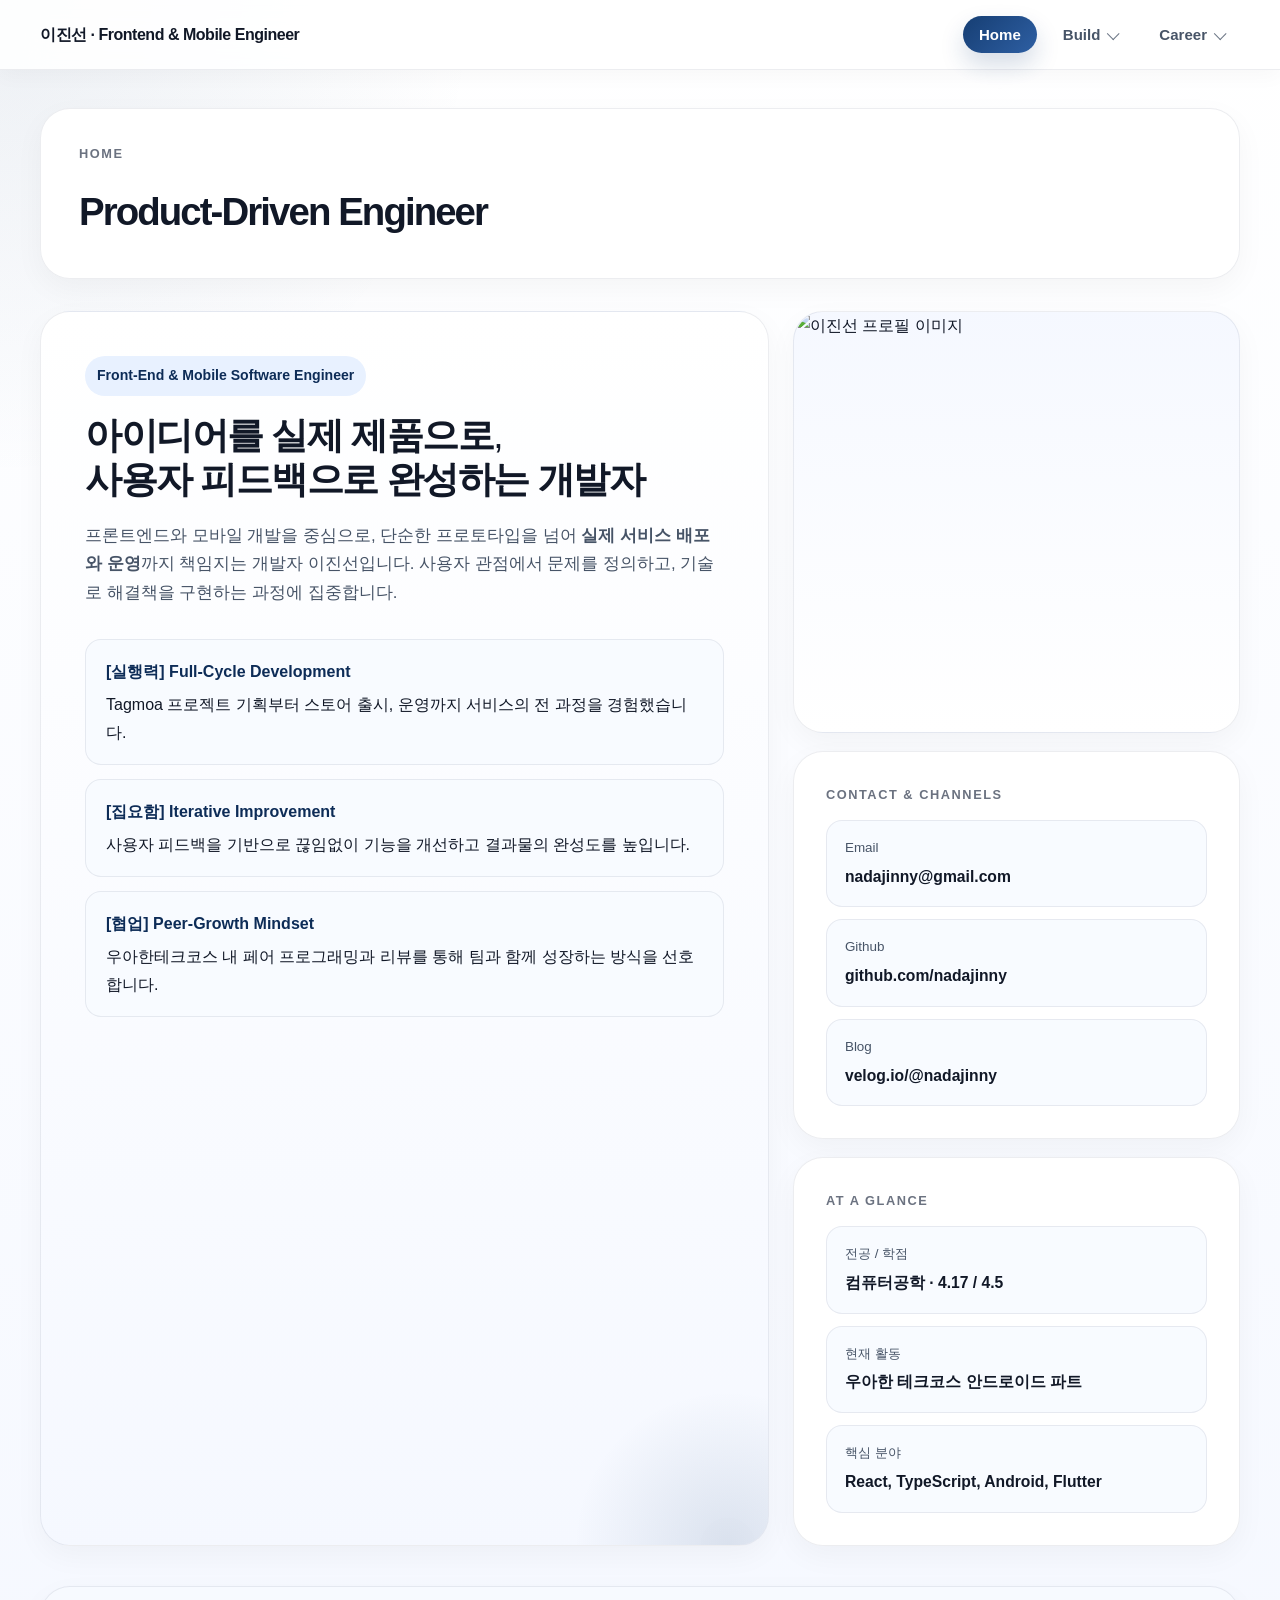
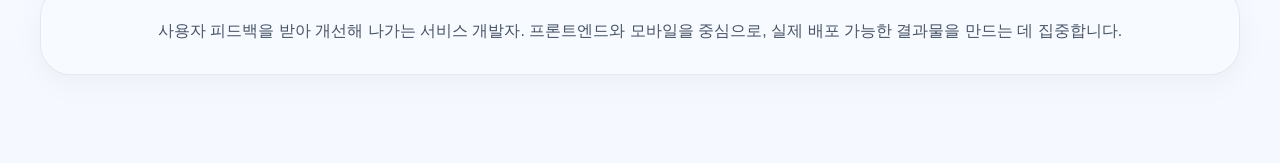
==== index.html @ 05f0a23a "feat: 초기 내용 정리" ====
<!DOCTYPE html>
<html lang="ko">
<head>
    <meta charset="UTF-8" />
    <meta name="viewport" content="width=device-width, initial-scale=1.0" />
    <title>이진선 | Portfolio</title>
    <meta
            name="description"
            content="프론트엔드와 모바일 개발을 중심으로 프로젝트, 연구, 교육, 협업 경험을 정리한 이진선의 포트폴리오입니다."
    />
    <link rel="stylesheet" href="assets/css/styles.css" />
</head>
<body>
<header class="topbar">
    <div class="shell topbar-inner">
        <a class="brand" href="#top">
            <span>이진선 · Frontend &amp; Mobile Engineer</span>
        </a>
        <nav class="nav" aria-label="주요 섹션">
            <a href="#home" data-view-link="home">Home</a>
            <div class="nav-group">
                <a href="#build" class="nav-trigger" data-view-link="build" data-group-trigger="build">Build</a>
                <div class="nav-dropdown">
                    <a href="#stacks" data-group="build" data-parent-view="build">기술</a>
                    <a href="#projects" data-group="build" data-parent-view="build">프로젝트</a>
                </div>
            </div>
            <div class="nav-group">
                <a href="#career" class="nav-trigger" data-view-link="career" data-group-trigger="career">Career</a>
                <div class="nav-dropdown">
                    <a href="#activity" data-group="career" data-parent-view="career">현재 활동</a>
                    <a href="#education" data-group="career" data-parent-view="career">학력</a>
                    <a href="#experience" data-group="career" data-parent-view="career">경험</a>
                    <a href="#achievements" data-group="career" data-parent-view="career">수상</a>
                    <a href="#extracurricular" data-group="career" data-parent-view="career">대외활동</a>
                </div>
            </div>
        </nav>
    </div>
</header>

<main id="top" class="shell">
    <div class="view-stage">
        <section id="home" class="view is-active" data-view="home">
            <div class="view-header panel">
                <div>
                    <div class="section-label">Home</div>
                    <h2><strong>Product-Driven</strong> Engineer</h2>
                </div>
            </div>
            <section class="hero">
                <article class="panel hero-copy">
                    <div class="eyebrow">Front-End &amp; Mobile Software Engineer</div>
                    <h1><strong>아이디어를 실제 제품으로</strong>,<br /><strong>사용자 피드백으로 완성하는 개발자</strong></h1>
                    <p>
                        프론트엔드와 모바일 개발을 중심으로, 단순한 프로토타입을 넘어
                        <strong>실제 서비스 배포와 운영</strong>까지 책임지는 개발자 이진선입니다.
                        사용자 관점에서 문제를 정의하고, 기술로 해결책을 구현하는 과정에 집중합니다.
                    </p>

                    <div class="hero-points">
                        <div>
                            <strong>[실행력] Full-Cycle Development</strong>
                            <span>Tagmoa 프로젝트 기획부터 스토어 출시, 운영까지 서비스의 전 과정을 경험했습니다.</span>
                        </div>
                        <div>
                            <strong>[집요함] Iterative Improvement</strong>
                            <span>사용자 피드백을 기반으로 끊임없이 기능을 개선하고 결과물의 완성도를 높입니다.</span>
                        </div>
                        <div>
                            <strong>[협업] Peer-Growth Mindset</strong>
                            <span>우아한테크코스 내 페어 프로그래밍과 리뷰를 통해 팀과 함께 성장하는 방식을 선호합니다.</span>
                        </div>
                    </div>
                </article>

                <div class="hero-side">
                    <aside class="panel hero-figure">
                        <div class="portrait-frame">
                            <img class="portrait-image" src="profile.jpeg" alt="이진선 프로필 이미지" />
                        </div>
                    </aside>

                    <aside class="panel contact-card">
                        <div class="section-label">Contact &amp; Channels</div>
                        <div class="contact-list">
                            <a class="contact-item" href="mailto:nadajinny@gmail.com">
                                <span>Email</span>
                                <strong>nadajinny@gmail.com</strong>
                            </a>
                            <a class="contact-item" href="https://github.com/nadajinny" target="_blank" rel="noreferrer">
                                <span>Github</span>
                                <strong>github.com/nadajinny</strong>
                            </a>
                            <a class="contact-item" href="https://velog.io/@nadajinny" target="_blank" rel="noreferrer">
                                <span>Blog</span>
                                <strong>velog.io/@nadajinny</strong>
                            </a>
                        </div>
                    </aside>

                    <aside class="panel summary-card">
                        <div class="section-label">At A Glance</div>
                        <div class="stat-list">
                            <div class="stat-item">
                                <span>전공 / 학점</span>
                                <strong>컴퓨터공학 · 4.17 / 4.5</strong>
                            </div>
                            <div class="stat-item">
                                <span>현재 활동</span>
                                <strong>우아한 테크코스 안드로이드 파트</strong>
                            </div>
                            <div class="stat-item">
                                <span>핵심 분야</span>
                                <strong>React, TypeScript, Android, Flutter</strong>
                            </div>
                        </div>
                    </aside>
                </div>
            </section>
        </section>

        <section id="build" class="view" data-view="build">
            <div class="view-header panel">
                <div>
                    <div class="section-label">Build</div>
                    <h2><strong>Engineering</strong> Stacks &amp; Projects</h2>
                </div>
            </div>

            <section id="stacks" class="section">
                <div class="section-head">
                    <div>
                        <div class="section-label">Stacks</div>
                        <h2>기술 스택</h2>
                    </div>
                </div>
                <div class="stack-groups">
                    <article class="stack-group">
                        <h3>Front-End &amp; Mobile (Core)</h3>
                        <ul>
                            <li><strong>React / TypeScript:</strong> 컴포넌트 기반 설계 및 효율적 상태 관리</li>
                            <li><strong>Android (Kotlin):</strong> MVVM 아키텍처 및 Jetpack 라이브러리 활용</li>
                            <li><strong>Cross-platform:</strong> Flutter, React Native를 활용한 멀티 플랫폼 대응</li>
                        </ul>
                    </article>
                    <article class="stack-group">
                        <h3>Supportive Tech</h3>
                        <ul>
                            <li><strong>Back-End:</strong> Node.js, Spring을 활용한 API 설계</li>
                            <li><strong>Database:</strong> MySQL, NoSQL(Firebase) 기반 데이터 모델링</li>
                            <li><strong>Others:</strong> Swift(iOS), Unity(XR), C/C++(Algorithm)</li>
                        </ul>
                    </article>
                </div>

                <article class="panel tool-card section">
                    <div class="section-label">Collaboration &amp; Tools</div>
                    <ul class="plain-list">
                        <li>Slack</li>
                        <li>IntelliJ</li>
                        <li>VS Code</li>
                        <li>Figma</li>
                        <li>Git</li>
                        <li>GitHub</li>
                    </ul>
                </article>
            </section>

            <section id="projects" class="section">
                <div class="section-head">
                    <div>
                        <div class="section-label">Selected Project</div>
                        <h2>프로젝트 상세</h2>
                    </div>
                </div>
                <article class="panel card project-card highlight">
                    <header class="project-card-header">
                        <div class="project-meta">
                            <span class="badge">Mobile + Web</span>
                            <span>2025.11 — 운영 중</span>
                        </div>
                        <h3>Tagmoa (태그모아)</h3>
                        <p class="project-description">
                            <strong>태그 기반 일과 아카이브 서비스</strong>
                        </p>
                    </header>

                    <div>
                        <ul class="detail-list">
                            <li><strong>Cross-platform:</strong> 단일 기획 하에 모바일 앱과 웹 서비스를 동시 구현 및 배포</li>
                            <li><strong>Product Launch:</strong> 우아한테크코스 프리코스 과제를 실제 서비스 수준으로 고도화하여 <strong>Google Play Store 정식 출시</strong></li>
                            <li><strong>Operation:</strong> 현재 실제 사용자를 대상으로 운영 중이며 피드백을 통한 지속적 유지보수</li>
                        </ul>
                    </div>

                    <div class="project-actions">
                        <a
                                class="button button-primary"
                                href="https://play.google.com/store/apps/details?id=com.ndjinny.tagmoa&amp;hl=ko"
                                target="_blank"
                                rel="noreferrer"
                        >
                            View on Store
                        </a>
                        <a class="button button-outline" href="https://tagmoa-6ce31.web.app/" target="_blank" rel="noreferrer">
                            Web Service
                        </a>
                        <a class="button button-outline" href="https://github.com/nadajinny/tagmoa" target="_blank" rel="noreferrer">
                            Github App
                        </a>
                        <a
                                class="button button-outline"
                                href="https://github.com/nadajinny/tagmoa_website"
                                target="_blank"
                                rel="noreferrer"
                        >
                            Github Web
                        </a>
                    </div>
                </article>
            </section>
        </section>

        <section id="career" class="view" data-view="career">
            <div class="view-header panel">
                <div>
                    <div class="section-label">Career</div>
                    <h2><strong>Professional</strong> Experience &amp; Growth</h2>
                </div>
            </div>

            <section id="activity" class="section">
                <div class="section-head">
                    <div>
                        <div class="section-label">Current Activity</div>
                        <h2>현재 활동</h2>
                    </div>
                </div>
                <ol class="timeline-list">
                    <li class="timeline-item">
                        <div class="timeline-date">2026.02.24 ~</div>
                        <div class="timeline-body">
                            <h3>우아한테크코스 <span class="job-role">Android Track</span></h3>
                            <ul class="detail-list">
                                <li>Android Studio와 Kotlin을 깊게 학습하며 안드로이드 프로젝트를 구현하고 있습니다.</li>
                                <li>페어 프로그래밍과 코드 리뷰를 통해 현업에 가까운 협업 방식을 실천하고 있습니다.</li>
                                <li>소프트 스킬 강의를 통해 조직 내 소통 방식과 자기 개발 방법을 체계적으로 학습하고 있습니다.</li>
                            </ul>
                        </div>
                    </li>
                </ol>
            </section>

            <section id="education" class="section">
                <div class="section-head">
                    <div>
                        <div class="section-label">Education</div>
                        <h2>학력</h2>
                    </div>
                </div>
                <ol class="timeline-list">
                    <li class="timeline-item">
                        <div class="timeline-date">2023.03 ~ 재학중</div>
                        <div class="timeline-body">
                            <h3>전북대학교 <span class="job-role">Computer Engineering</span></h3>
                            <ul class="detail-list">
                                <li>컴퓨터인공지능학부(컴퓨터공학) 전공</li>
                                <li>전공 학점 4.17 / 4.5, 전체 학점 4.21 / 4.5를 유지하고 있습니다.</li>
                            </ul>
                        </div>
                    </li>
                </ol>
            </section>

            <section id="experience" class="section">
                <div class="section-head">
                    <div>
                        <div class="section-label">Professional &amp; Research</div>
                        <h2>실무 및 연구 경험</h2>
                    </div>
                </div>
                <ol class="timeline-list">
                    <li class="timeline-item highlight">
                        <div class="timeline-date">2025.09 ~ 2025.10</div>
                        <div class="timeline-body">
                            <h3>올콘텐츠엔에이아이 <span class="job-role">Front-end Intern</span></h3>
                            <ul class="detail-list">
                                <li>웹툰 사이트 제작 프로젝트에서 프론트엔드를 맡아 웹툰 플랫폼 UI/UX를 고도화했습니다.</li>
                                <li>사용자 친화적인 인터페이스 개선을 통해 서비스 접근성과 이용 흐름을 다듬었습니다.</li>
                                <li>서비스 운영 효율을 높이기 위해 데이터베이스 수정 작업을 수행했습니다.</li>
                            </ul>
                        </div>
                    </li>
                    <li class="timeline-item">
                        <div class="timeline-date">2025.01 ~ 2026.02</div>
                        <div class="timeline-body">
                            <h3>MACS 학부연구생 <span class="job-role">Full-Stack Dev</span></h3>
                            <ul class="detail-list">
                                <li>전북대 의료 AI 및 계산 과학 연구실에서 의료 AI 응용 프로그램 개발을 수행했습니다.</li>
                                <li>의료 데이터를 시각화하는 풀스택 기반 응용 애플리케이션을 구현했습니다.</li>
                                <li>의료 AI 모델의 실제 활용을 위한 인터페이스와 서비스 구조를 설계했습니다.</li>
                            </ul>
                        </div>
                    </li>
                    <li class="timeline-item">
                        <div class="timeline-date">2025.03 ~ 2025.11</div>
                        <div class="timeline-body">
                            <h3>XR 실습실 관리 TA <span class="job-role">XR / Unity</span></h3>
                            <ul class="detail-list">
                                <li>XR 실습실 카메라 기기를 점검하고 관리하며 실습 환경의 안정성을 유지했습니다.</li>
                                <li>Unity 실습 과제를 테스트하며 수업 운영을 지원했습니다.</li>
                            </ul>
                        </div>
                    </li>
                    <li class="timeline-item">
                        <div class="timeline-date">2025.03 ~ 2025.08</div>
                        <div class="timeline-body">
                            <h3>모바일 프로그래밍 TA <span class="job-role">Teaching Assistant</span></h3>
                            <ul class="detail-list">
                                <li>모바일 시스템 응용 프로그램 제작 강의를 위해 예제 과제 코드를 제작하고 과제를 채점했습니다.</li>
                                <li>실습 진행을 보조하고 질의응답에 참여하며 학습 이해도를 높였습니다.</li>
                            </ul>
                        </div>
                    </li>
                </ol>
            </section>

            <section id="achievements" class="section">
                <div class="section-head">
                    <div>
                        <div class="section-label">Achievements</div>
                        <h2>수상 및 성과</h2>
                    </div>
                </div>
                <div class="achievement-grid">
                    <article class="achievement-card">
                        <span class="achievement-pill">우수상</span>
                        <h3>제3회 전북청년 빅데이터 경진대회</h3>
                        <p>한국전기안전공사 부문 · 2025.12</p>
                    </article>
                    <article class="achievement-card">
                        <span class="achievement-pill">입상</span>
                        <h3>ChatGPT 활용 프롬프트 경진대회</h3>
                        <p>2025학년도 · 2025.11</p>
                    </article>
                    <article class="achievement-card">
                        <span class="achievement-pill">최우수학생</span>
                        <h3>J-Point 장학생</h3>
                        <p>2025년도 1학기 · 2025.07</p>
                    </article>
                    <article class="achievement-card">
                        <span class="achievement-pill">은상</span>
                        <h3>JBNU SW·AI 경진대회</h3>
                        <p>Medi-Mate · 2025.06</p>
                    </article>
                    <article class="achievement-card">
                        <span class="achievement-pill">실버 최우수상</span>
                        <h3>제1회 SW 역량인증제</h3>
                        <p>2025.06.09</p>
                    </article>
                    <article class="achievement-card">
                        <span class="achievement-pill">브론즈</span>
                        <h3>제2회 SW 역량인증제</h3>
                        <p>2024.11.13</p>
                    </article>
                </div>
            </section>

            <section id="extracurricular" class="section">
                <div class="section-head">
                    <div>
                        <div class="section-label">Extracurricular</div>
                        <h2>대외활동 및 멘토링</h2>
                    </div>
                </div>
                <ol class="timeline-list">
                    <li class="timeline-item">
                        <div class="timeline-date">2025.07.14 ~ 2025.08.02</div>
                        <div class="timeline-body">
                            <h3>네바다주립대 해외 교육연수 프로그램</h3>
                            <p class="subhead">UNLV 방문 SW/AI 기술 교육 수강</p>
                            <ul class="detail-list">
                                <li>AI 기본 개념 및 실습 교육을 이수했습니다.</li>
                                <li>UNLV 학생들과 문화 교류를 진행했습니다.</li>
                            </ul>
                        </div>
                    </li>
                    <li class="timeline-item">
                        <div class="timeline-date">2025.03 ~ 2025.12</div>
                        <div class="timeline-body">
                            <h3>SW 융합 멘토링 멘토</h3>
                            <p class="subhead">융합전공 학생 대상 SW 멘토링</p>
                            <ul class="detail-list">
                                <li>Java 기초부터 중급 수준까지 멘토링을 진행했습니다.</li>
                                <li>객체지향 개념과 핵심 문법을 지도했습니다.</li>
                            </ul>
                        </div>
                    </li>
                    <li class="timeline-item">
                        <div class="timeline-date">2025.03 ~ 2025.12</div>
                        <div class="timeline-body">
                            <h3>SW 전공 멘토링 멘토</h3>
                            <p class="subhead">전공학생 대상 React 기반 프로젝트 멘토링</p>
                            <ul class="detail-list">
                                <li>컴포넌트 구조, 상태관리, 라우팅을 중심으로 지도했습니다.</li>
                                <li>개인 프로젝트 개발 코칭을 진행했습니다.</li>
                            </ul>
                        </div>
                    </li>
                    <li class="timeline-item">
                        <div class="timeline-date">2024.03 ~ 2024.12</div>
                        <div class="timeline-body">
                            <h3>Alps 스터디 멘토</h3>
                            <p class="subhead">C Language 스터디 멘토</p>
                            <ul class="detail-list">
                                <li>자료구조와 구현 원리를 설명했습니다.</li>
                                <li>알고리즘 문제 풀이 방향을 제시했습니다.</li>
                            </ul>
                        </div>
                    </li>
                    <li class="timeline-item">
                        <div class="timeline-date">2024.12 ~ 2025.03</div>
                        <div class="timeline-body">
                            <h3>전주솔내고 인공지능수학 이수제 단기 교사</h3>
                            <p class="subhead">C언어 및 알고리즘 교육</p>
                            <ul class="detail-list">
                                <li>고등학생 대상 맞춤 강의를 진행했습니다.</li>
                                <li>백준 기반 문제 풀이를 지도했습니다.</li>
                            </ul>
                        </div>
                    </li>
                    <li class="timeline-item">
                        <div class="timeline-date">2023.03 ~ 2024.12</div>
                        <div class="timeline-body">
                            <h3>Alps (알고리즘 동아리)</h3>
                            <p class="subhead">알고리즘 문제풀이 동아리 활동</p>
                            <ul class="detail-list">
                                <li>주간 스터디에 참여했습니다.</li>
                                <li>홍보 포스터와 사이트를 제작했습니다.</li>
                                <li>C++ 기반 문제 풀이 활동을 진행했습니다.</li>
                            </ul>
                        </div>
                    </li>
                    <li class="timeline-item">
                        <div class="timeline-date">2024.01 ~ 2024.12</div>
                        <div class="timeline-body">
                            <h3>과 학생회 국원</h3>
                            <p class="subhead">컴퓨터인공지능학부 집행부</p>
                            <ul class="detail-list">
                                <li>학과 행사 운영 및 관리를 맡았습니다.</li>
                                <li>문제 상황에 대응하며 운영을 지원했습니다.</li>
                            </ul>
                        </div>
                    </li>
                    <li class="timeline-item">
                        <div class="timeline-date">2023.08 ~ 2024.08</div>
                        <div class="timeline-body">
                            <h3>Musical Play</h3>
                            <p class="subhead">뮤지컬 동아리 활동</p>
                            <ul class="detail-list">
                                <li>분기별 공연에 참여했습니다.</li>
                            </ul>
                        </div>
                    </li>
                    <li class="timeline-item">
                        <div class="timeline-date">2024.07</div>
                        <div class="timeline-body">
                            <h3>SW 교육봉사단 (J-Edu-IT) 2기 팀장</h3>
                            <p class="subhead">초·중학교 방문 소프트웨어 교육</p>
                            <ul class="detail-list">
                                <li>IoT 교육 콘텐츠를 제작했습니다.</li>
                                <li>학습 난이도에 맞춘 설명으로 교육을 진행했습니다.</li>
                            </ul>
                        </div>
                    </li>
                </ol>
            </section>
        </section>
    </div>

    <footer class="panel footer">
        사용자 피드백을 받아 개선해 나가는 서비스 개발자. 프론트엔드와 모바일을 중심으로,
        실제 배포 가능한 결과물을 만드는 데 집중합니다.
    </footer>
</main>
<script src="assets/js/main.js"></script>
</body>
</html>
---- assets/css/styles.css ----
:root {
        /* Colors */
        --bg-main: #ffffff;
        --bg-soft: #f5f8ff;
        --surface-card: rgba(255, 255, 255, 0.94);
        --surface-tint: #f8fbff;
        --brand-primary: #163e73;
        --brand-primary-strong: #0d2c57;
        --brand-secondary: #e8f1ff;
        --text-main: #111827;
        --text-sub: #475467;
        --text-soft: #6b7280;
        --line-soft: rgba(22, 35, 63, 0.08);
        --line-strong: rgba(22, 62, 115, 0.12);

        /* Layout */
        --shell-max: 1200px;
        --section-gap: 96px;
        --card-padding: 32px;
        --radius-lg: 30px;
        --radius-md: 22px;
        --radius-sm: 16px;
        --radius-pill: 999px;

        /* Motion */
        --transition-smooth: all 0.4s cubic-bezier(0.4, 0, 0.2, 1);

        /* Effects */
        --shadow-soft: 0 10px 30px rgba(0, 0, 0, 0.04);
        --shadow-hover: 0 18px 40px rgba(22, 62, 115, 0.1);

        /* Legacy aliases */
        --surface: var(--surface-card);
        --surface-strong: var(--surface-tint);
        --text: var(--text-main);
        --muted: var(--text-sub);
        --line: var(--line-soft);
        --accent: var(--brand-primary);
        --accent-strong: var(--brand-primary-strong);
        --accent-soft: rgba(22, 62, 115, 0.08);
        --shadow: var(--shadow-soft);
        --max-width: var(--shell-max);
      }

      * {
        box-sizing: border-box;
      }

      html {
        scroll-behavior: smooth;
      }

      body {
        margin: 0;
        font-family: "Pretendard", "Noto Sans KR", sans-serif;
        color: var(--text);
        background:
          radial-gradient(circle at top left, rgba(22, 62, 115, 0.08), transparent 22%),
          linear-gradient(180deg, var(--bg-main) 0%, var(--bg-soft) 100%);
        line-height: 1.7;
        -webkit-font-smoothing: antialiased;
      }

      a {
        color: inherit;
        text-decoration: none;
      }

      img {
        display: block;
        max-width: 100%;
      }

      .shell {
        width: min(calc(100% - 32px), var(--max-width));
        margin: 0 auto;
      }

      .topbar {
        position: sticky;
        top: 0;
        z-index: 10;
        backdrop-filter: blur(20px);
        background: rgba(255, 255, 255, 0.88);
        border-bottom: 1px solid var(--line-soft);
        box-shadow: 0 6px 20px rgba(17, 24, 39, 0.03);
      }

      .topbar-inner {
        display: flex;
        align-items: center;
        justify-content: space-between;
        gap: 16px;
        padding: 16px 0;
      }

      .brand {
        display: inline-flex;
        align-items: center;
        gap: 12px;
        font-weight: 700;
        letter-spacing: -0.03em;
        color: var(--text-main);
      }

      .nav {
        display: flex;
        flex-wrap: wrap;
        justify-content: flex-end;
        gap: 10px;
        align-items: center;
      }

      .nav a,
      .nav button {
        padding: 11px 16px;
        border-radius: var(--radius-pill);
        color: var(--muted);
        font-size: 0.94rem;
        font-weight: 600;
        font-family: inherit;
        line-height: 1;
        border: 0;
        background: transparent;
        cursor: pointer;
        transition: var(--transition-smooth);
      }

      .nav a:hover,
      .nav a:focus-visible,
      .nav button:hover,
      .nav button:focus-visible {
        background: rgba(22, 62, 115, 0.08);
        color: var(--text);
        outline: none;
      }

      .nav a.is-active,
      .nav button.is-active {
        color: #ffffff;
        background: linear-gradient(135deg, var(--accent) 0%, #2e5fa3 100%);
        box-shadow: 0 12px 24px rgba(22, 62, 115, 0.18);
      }

      .nav-group {
        position: relative;
      }

      .nav-trigger {
        display: inline-flex;
        align-items: center;
        gap: 8px;
      }

      .nav-trigger::after {
        content: "";
        width: 8px;
        height: 8px;
        border-right: 1.8px solid currentColor;
        border-bottom: 1.8px solid currentColor;
        transform: rotate(45deg) translateY(-1px);
        opacity: 0.8;
      }

      .nav-dropdown {
        position: absolute;
        top: calc(100% + 10px);
        right: 0;
        min-width: 190px;
        padding: 10px;
        display: grid;
        gap: 6px;
        background: rgba(255, 255, 255, 0.98);
        border: 1px solid var(--line-strong);
        border-radius: 18px;
        box-shadow: 0 16px 34px rgba(15, 23, 42, 0.08);
        opacity: 0;
        pointer-events: none;
        transform: translateY(6px);
        transition: var(--transition-smooth);
      }

      .nav-group:hover .nav-dropdown,
      .nav-group:focus-within .nav-dropdown {
        opacity: 1;
        pointer-events: auto;
        transform: translateY(0);
      }

      .nav-dropdown a {
        display: block;
        width: 100%;
        border-radius: 12px;
      }

      .hero,
      .section {
        scroll-margin-top: 110px;
      }

      main {
        padding: 38px 0 88px;
      }

      .view-stage {
        position: relative;
        min-height: 70vh;
      }

      .view {
        display: none;
      }

      .view.is-active {
        display: block;
      }

      .view-header {
        display: flex;
        align-items: flex-start;
        justify-content: flex-start;
        gap: 28px;
        margin-bottom: 32px;
        padding: 34px 38px;
        border-radius: var(--radius-lg);
        background:
          linear-gradient(180deg, rgba(255, 255, 255, 0.98), rgba(245, 248, 255, 0.98));
        border: 1px solid var(--line-soft);
        box-shadow: var(--shadow-soft);
      }

      .view-header h2 {
        font-size: clamp(2rem, 3vw, 3rem);
        font-weight: 700;
        letter-spacing: -0.05em;
      }

      .view-header h2 strong {
        font-weight: 800;
      }

      .hero {
        display: grid;
        grid-template-columns: minmax(0, 1.5fr) minmax(300px, 0.92fr);
        gap: 24px;
        align-items: stretch;
      }

      .panel {
        background: var(--surface);
        border: 1px solid var(--line-soft);
        border-radius: var(--radius-lg);
        box-shadow: var(--shadow);
        animation: rise 720ms ease both;
      }

      .hero-copy {
        padding: 44px;
        position: relative;
        overflow: hidden;
        background:
          linear-gradient(180deg, rgba(255, 255, 255, 0.98), rgba(245, 248, 255, 0.98));
      }

      .hero-copy::after {
        content: "";
        position: absolute;
        inset: auto -120px -160px auto;
        width: 320px;
        height: 320px;
        border-radius: 999px;
        background: radial-gradient(circle, rgba(22, 62, 115, 0.12), transparent 68%);
      }

      .eyebrow {
        display: inline-flex;
        align-items: center;
        gap: 8px;
        padding: 8px 12px;
        border-radius: var(--radius-pill);
        background: var(--brand-secondary);
        color: var(--accent-strong);
        font-size: 0.88rem;
        font-weight: 700;
      }

      h1,
      h2,
      h3 {
        margin: 0;
        letter-spacing: -0.04em;
      }

      h2 {
        font-size: clamp(1.6rem, 2vw, 2.15rem);
      }

      h3 {
        font-size: 1.22rem;
      }

      h1 {
        margin-top: 18px;
        font-size: clamp(1.95rem, 2.9vw, 2.7rem);
        line-height: 1.18;
        font-weight: 500;
      }

      h1 strong {
        font-weight: 800;
      }

      .hero-copy p {
        max-width: 720px;
        margin: 20px 0 0;
        color: var(--muted);
        font-size: 1.05rem;
      }

      .hero-points {
        margin-top: 32px;
        display: grid;
        gap: 14px;
      }

      .hero-points div {
        display: grid;
        gap: 6px;
        padding: 18px 20px;
        background: rgba(248, 251, 255, 0.92);
        border: 1px solid var(--line-soft);
        border-radius: var(--radius-sm);
        transition: var(--transition-smooth);
      }

      .hero-points div:hover {
        transform: translateY(-3px);
        box-shadow: var(--shadow-soft);
      }

      .hero-points strong {
        min-width: 0;
        color: var(--accent-strong);
        font-size: 1rem;
      }

      .hero-side {
        display: grid;
        gap: 18px;
        align-content: start;
      }

      .hero-figure,
      .contact-card,
      .summary-card {
        padding: var(--card-padding);
      }

      .hero-figure {
        padding: 0;
        overflow: hidden;
        background:
          linear-gradient(180deg, rgba(245, 248, 255, 0.98), rgba(255, 255, 255, 0.98));
      }

      .portrait-frame {
        width: 100%;
        height: 100%;
        border-radius: inherit;
        padding: 0;
        background: none;
        border: 0;
      }

      .portrait-placeholder {
        min-height: 320px;
        border-radius: 18px;
        display: grid;
        place-items: center;
        text-align: center;
        color: var(--accent-strong);
        background:
          radial-gradient(circle at top, rgba(22, 62, 115, 0.14), transparent 48%),
          linear-gradient(180deg, rgba(255, 255, 255, 0.96), rgba(245, 248, 255, 0.96));
      }

      .portrait-placeholder span {
        display: block;
        font-size: 0.92rem;
        font-weight: 700;
        letter-spacing: 0.08em;
        text-transform: uppercase;
      }

      .portrait-placeholder strong {
        display: block;
        margin-top: 8px;
        font-size: 1.28rem;
      }

      .portrait-image {
        width: 100%;
        height: 100%;
        min-height: 420px;
        object-fit: cover;
        object-position: center;
        border-radius: inherit;
      }

      .section-label {
        margin-bottom: 14px;
        color: var(--text-soft);
        font-size: 0.8rem;
        font-weight: 700;
        letter-spacing: 0.12em;
        text-transform: uppercase;
      }

      .contact-list,
      .stat-list {
        display: grid;
        gap: 12px;
      }

      .contact-item,
      .stat-item {
        padding: 16px 18px;
        border-radius: var(--radius-sm);
        background: var(--surface-strong);
        border: 1px solid var(--line-soft);
        transition: var(--transition-smooth);
      }

      .contact-item:hover,
      .stat-item:hover {
        transform: translateY(-3px);
        box-shadow: var(--shadow-soft);
      }

      .contact-item span,
      .stat-item span {
        display: block;
        color: var(--muted);
        font-size: 0.84rem;
      }

      .contact-item strong,
      .stat-item strong {
        display: block;
        margin-top: 4px;
        font-size: 0.98rem;
      }

      .section {
        margin-top: var(--section-gap);
      }

      .view .section:first-child,
      .view > .hero {
        margin-top: 0;
      }

      .section-head {
        display: flex;
        align-items: end;
        justify-content: space-between;
        gap: 20px;
        margin-bottom: 20px;
      }

      .grid {
        display: grid;
        gap: 18px;
      }

      .grid.cols-2 {
        grid-template-columns: repeat(2, minmax(0, 1fr));
      }

      .card {
        padding: var(--card-padding);
      }

      .stack-groups {
        display: grid;
        grid-template-columns: repeat(2, minmax(0, 1fr));
        gap: 18px;
      }

      .stack-group {
        padding: 28px;
        border-radius: var(--radius-md);
        background: var(--surface);
        border: 1px solid var(--line-soft);
        box-shadow: var(--shadow);
        animation: rise 720ms ease both;
        transition: var(--transition-smooth);
      }

      .stack-group:hover {
        transform: translateY(-4px);
        box-shadow: var(--shadow-hover);
      }

      .stack-group ul,
      .plain-list,
      .timeline-list,
      .detail-list,
      .link-list {
        margin: 0;
        padding: 0;
        list-style: none;
      }

      .stack-group ul {
        display: grid;
        gap: 12px;
        margin-top: 16px;
      }

      .stack-group li {
        padding: 0;
        border-radius: 0;
        background: transparent;
        color: var(--text-sub);
        font-weight: 500;
        line-height: 1.75;
      }

      .stack-group li strong {
        color: var(--text-main);
        font-weight: 700;
      }

      .tool-card {
        padding: 28px;
        background: linear-gradient(180deg, rgba(255, 255, 255, 0.98), rgba(247, 250, 255, 0.98));
      }

      .tool-card .plain-list {
        display: flex;
        flex-wrap: wrap;
        gap: 10px;
      }

      .tool-card li {
        padding: 10px 14px;
        border-radius: var(--radius-pill);
        border: 1px solid var(--line-soft);
        background: rgba(255, 255, 255, 0.82);
      }

      .timeline-list {
        display: grid;
        gap: 16px;
      }

      .timeline-item {
        display: grid;
        grid-template-columns: 150px minmax(0, 1fr);
        gap: 22px;
        padding: 28px;
        background: var(--surface);
        border: 1px solid var(--line-soft);
        border-radius: var(--radius-md);
        box-shadow: var(--shadow);
        animation: rise 760ms ease both;
        transition: var(--transition-smooth);
      }

      .timeline-item:hover {
        transform: translateY(-4px);
        box-shadow: var(--shadow-hover);
      }

      .timeline-date {
        color: var(--accent-strong);
        font-weight: 700;
        font-size: 0.96rem;
      }

      .timeline-body h3 {
        font-size: 1.26rem;
      }

      .timeline-body .subhead {
        margin-top: 6px;
        color: var(--muted);
        font-weight: 600;
      }

      .job-role {
        display: inline-flex;
        align-items: center;
        margin-left: 10px;
        padding: 4px 10px;
        border-radius: var(--radius-pill);
        background: var(--brand-secondary);
        color: var(--brand-primary-strong);
        font-size: 0.82rem;
        font-weight: 700;
        vertical-align: middle;
      }

      .detail-list {
        margin-top: 14px;
        display: grid;
        gap: 8px;
      }

      .detail-list li {
        position: relative;
        padding-left: 18px;
        color: var(--muted);
      }

      .detail-list li::before {
        content: "";
        position: absolute;
        left: 0;
        top: 11px;
        width: 7px;
        height: 7px;
        border-radius: 999px;
        background: var(--accent);
      }

      .badge {
        display: inline-flex;
        align-items: center;
        padding: 8px 12px;
        border-radius: var(--radius-pill);
        background: var(--brand-secondary);
        color: var(--brand-primary-strong);
        font-size: 0.9rem;
        font-weight: 700;
      }

      .project-card {
        display: grid;
        gap: 26px;
        background:
          radial-gradient(circle at top right, rgba(22, 62, 115, 0.08), transparent 28%),
          linear-gradient(180deg, rgba(255, 255, 255, 0.98), rgba(247, 250, 255, 0.98));
      }

      .highlight {
        border-color: var(--line-strong);
        background:
          linear-gradient(180deg, rgba(255, 255, 255, 0.99), rgba(240, 247, 255, 0.98));
        box-shadow: 0 18px 40px rgba(22, 62, 115, 0.08);
      }

      .project-card-header {
        display: grid;
        gap: 14px;
      }

      .project-meta {
        display: flex;
        flex-wrap: wrap;
        gap: 10px;
      }

      .project-meta span,
      .achievement-pill {
        display: inline-flex;
        align-items: center;
        padding: 8px 12px;
        border-radius: var(--radius-pill);
        background: var(--brand-secondary);
        font-size: 0.92rem;
        font-weight: 600;
      }

      .project-card h3 {
        font-size: clamp(1.8rem, 2vw, 2.3rem);
      }

      .project-description {
        margin: 0;
        color: var(--muted);
        font-size: 1rem;
        max-width: 42rem;
      }

      .link-list {
        display: grid;
        gap: 12px;
      }

      .link-list a {
        display: block;
        padding: 14px 16px;
        border-radius: var(--radius-sm);
        border: 1px solid var(--line-soft);
        background: rgba(255, 255, 255, 0.82);
        transition: var(--transition-smooth);
      }

      .link-list a:hover,
      .link-list a:focus-visible {
        transform: translateY(-1px);
        border-color: rgba(22, 62, 115, 0.32);
        box-shadow: var(--shadow-soft);
      }

      .link-list strong {
        display: block;
      }

      .link-list span {
        display: block;
        color: var(--muted);
        margin-top: 4px;
        font-size: 0.92rem;
      }

      .project-actions {
        display: flex;
        flex-wrap: wrap;
        gap: 12px;
      }

      .button {
        display: inline-flex;
        align-items: center;
        justify-content: center;
        min-height: 46px;
        padding: 0 18px;
        border-radius: var(--radius-pill);
        font-weight: 700;
        transition: var(--transition-smooth);
      }

      .button:hover,
      .button:focus-visible {
        transform: translateY(-2px);
        box-shadow: var(--shadow-soft);
      }

      .button-primary {
        color: #ffffff;
        background: linear-gradient(135deg, var(--brand-primary) 0%, #2e5fa3 100%);
      }

      .button-outline {
        color: var(--brand-primary-strong);
        background: rgba(255, 255, 255, 0.9);
        border: 1px solid var(--line-strong);
      }

      .achievement-grid {
        display: grid;
        grid-template-columns: repeat(2, minmax(0, 1fr));
        gap: 16px;
      }

      .achievement-card {
        padding: 24px;
        border-radius: var(--radius-md);
        background: var(--surface);
        border: 1px solid var(--line-soft);
        box-shadow: var(--shadow);
        animation: rise 760ms ease both;
        transition: var(--transition-smooth);
      }

      .achievement-card:hover {
        transform: translateY(-4px);
        box-shadow: var(--shadow-hover);
      }

      .hero-side > *:nth-child(2),
      .stack-groups > *:nth-child(2),
      .stack-groups > *:nth-child(4),
      .achievement-grid > *:nth-child(even) {
        animation-delay: 90ms;
      }

      .timeline-list > *:nth-child(even) {
        animation-delay: 100ms;
      }

      @keyframes rise {
        from {
          opacity: 0;
          transform: translateY(16px);
        }

        to {
          opacity: 1;
          transform: translateY(0);
        }
      }

      .achievement-card h3 {
        margin-top: 16px;
        font-size: 1.16rem;
      }

      .achievement-card p {
        margin: 8px 0 0;
        color: var(--muted);
      }

      .footer {
        margin-top: 40px;
        padding: 30px 28px;
        text-align: center;
        color: var(--muted);
        background: rgba(247, 250, 255, 0.88);
      }

      @media (max-width: 980px) {
        .hero,
        .grid.cols-2,
        .stack-groups,
        .achievement-grid {
          grid-template-columns: 1fr;
        }

        .view-header {
          flex-direction: column;
          align-items: flex-start;
          padding: 28px;
        }

        .timeline-item {
          grid-template-columns: 1fr;
          gap: 10px;
        }
      }

      @media (max-width: 720px) {
        .topbar-inner,
        .section-head {
          align-items: flex-start;
          flex-direction: column;
        }

        .nav {
          justify-content: flex-start;
          width: 100%;
        }

        .nav-group {
          width: 100%;
        }

        .nav-trigger,
        .nav > a {
          width: 100%;
          justify-content: space-between;
        }

        .nav-dropdown {
          position: static;
          min-width: 0;
          margin-top: 8px;
          opacity: 1;
          pointer-events: auto;
          transform: none;
          box-shadow: none;
          display: none;
        }

        .nav-group:hover .nav-dropdown,
        .nav-group:focus-within .nav-dropdown {
          display: grid;
        }

        .hero-copy,
        .hero-figure,
        .contact-card,
        .summary-card,
        .card,
        .stack-group,
        .tool-card,
        .achievement-card,
        .timeline-item,
        .footer {
          padding: 22px;
        }

        h1 {
          font-size: 1.85rem;
        }

        .hero-points strong {
          min-width: 78px;
        }
      }
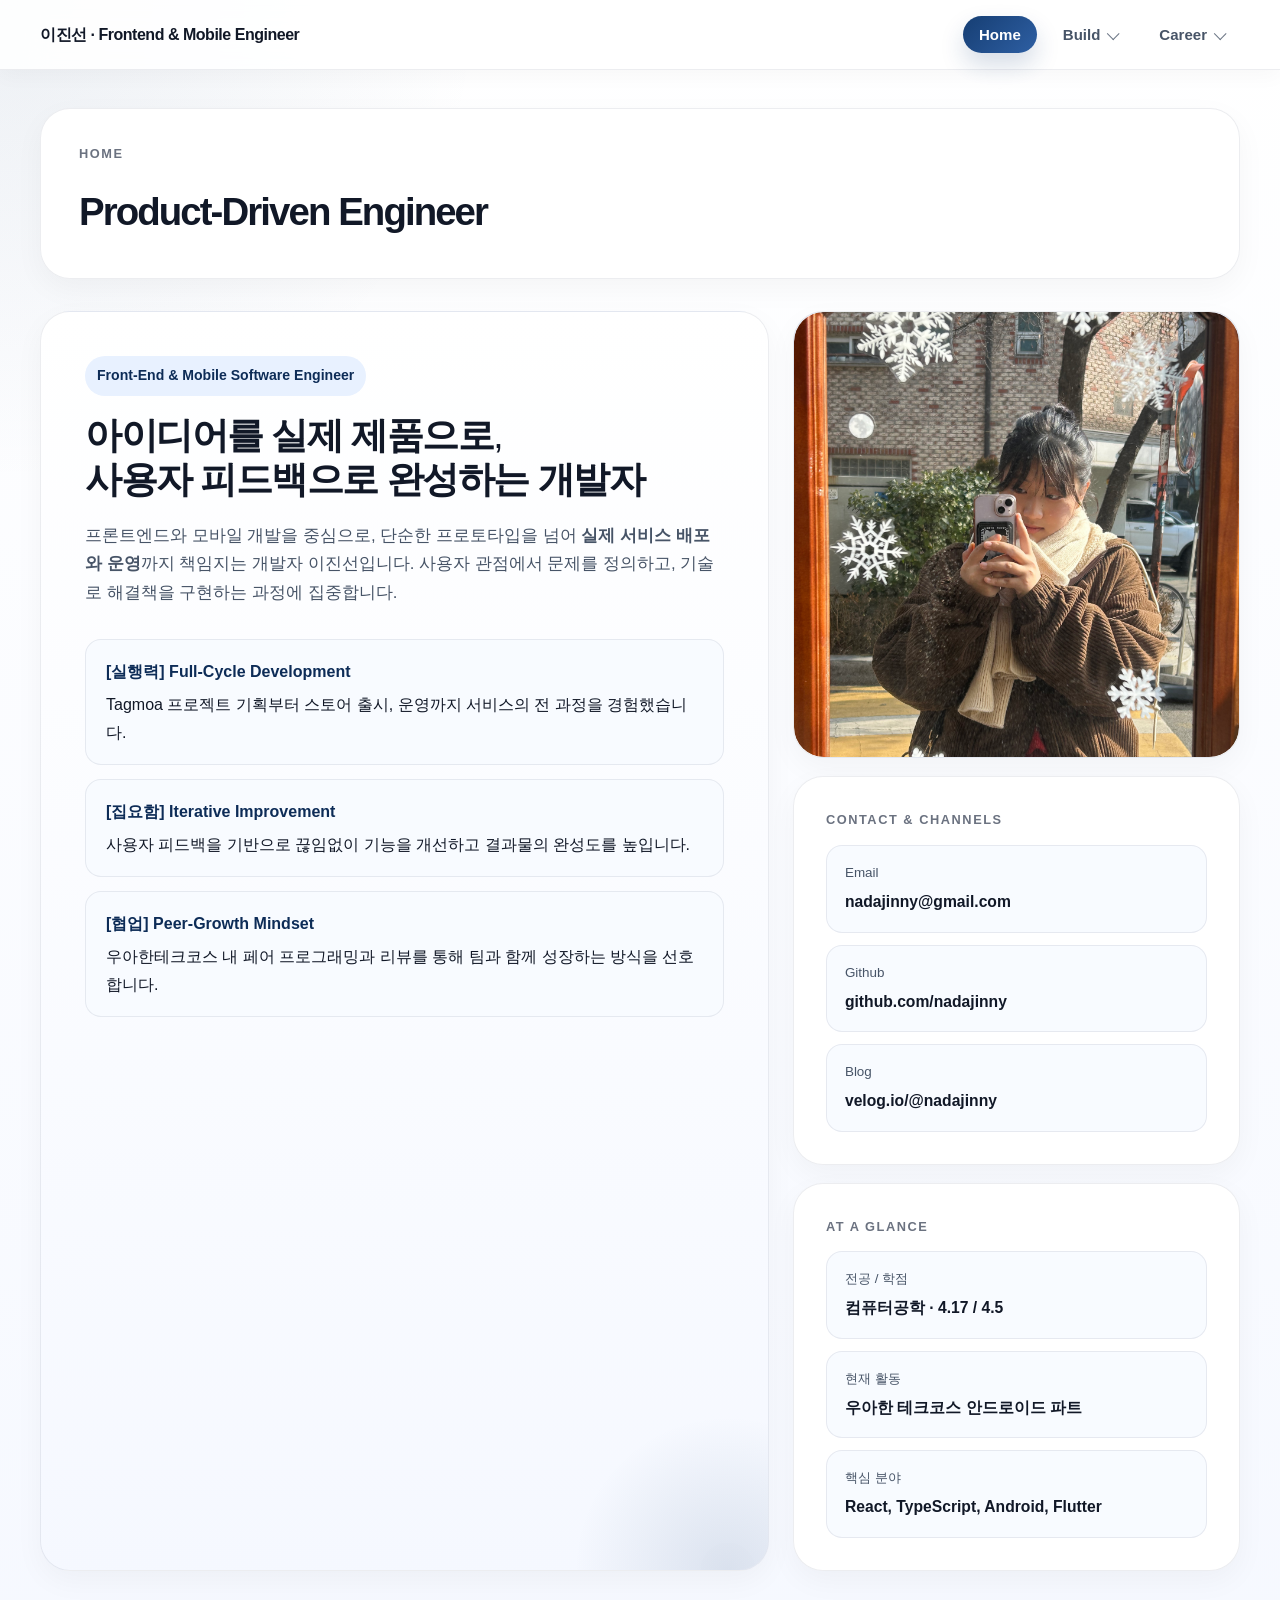
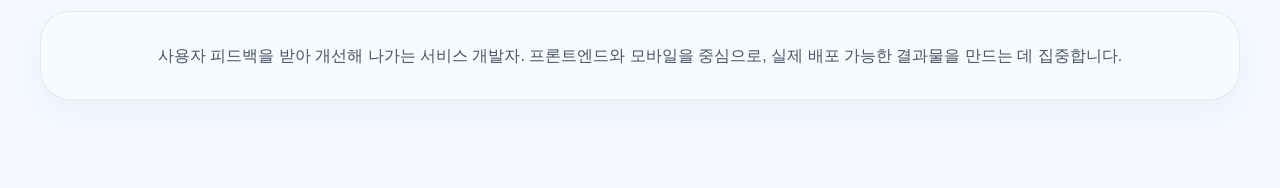
==== commit e181854d: "fix: 이미지 안나옴 해결" ====
--- a/index.html
+++ b/index.html
@@ -77,7 +77,7 @@
                 <div class="hero-side">
                     <aside class="panel hero-figure">
                         <div class="portrait-frame">
-                            <img class="portrait-image" src="profile.jpeg" alt="이진선 프로필 이미지" />
+                            <img class="portrait-image" src="assets/images/profile.jpeg" alt="이진선 프로필 이미지" />
                         </div>
                     </aside>
 
